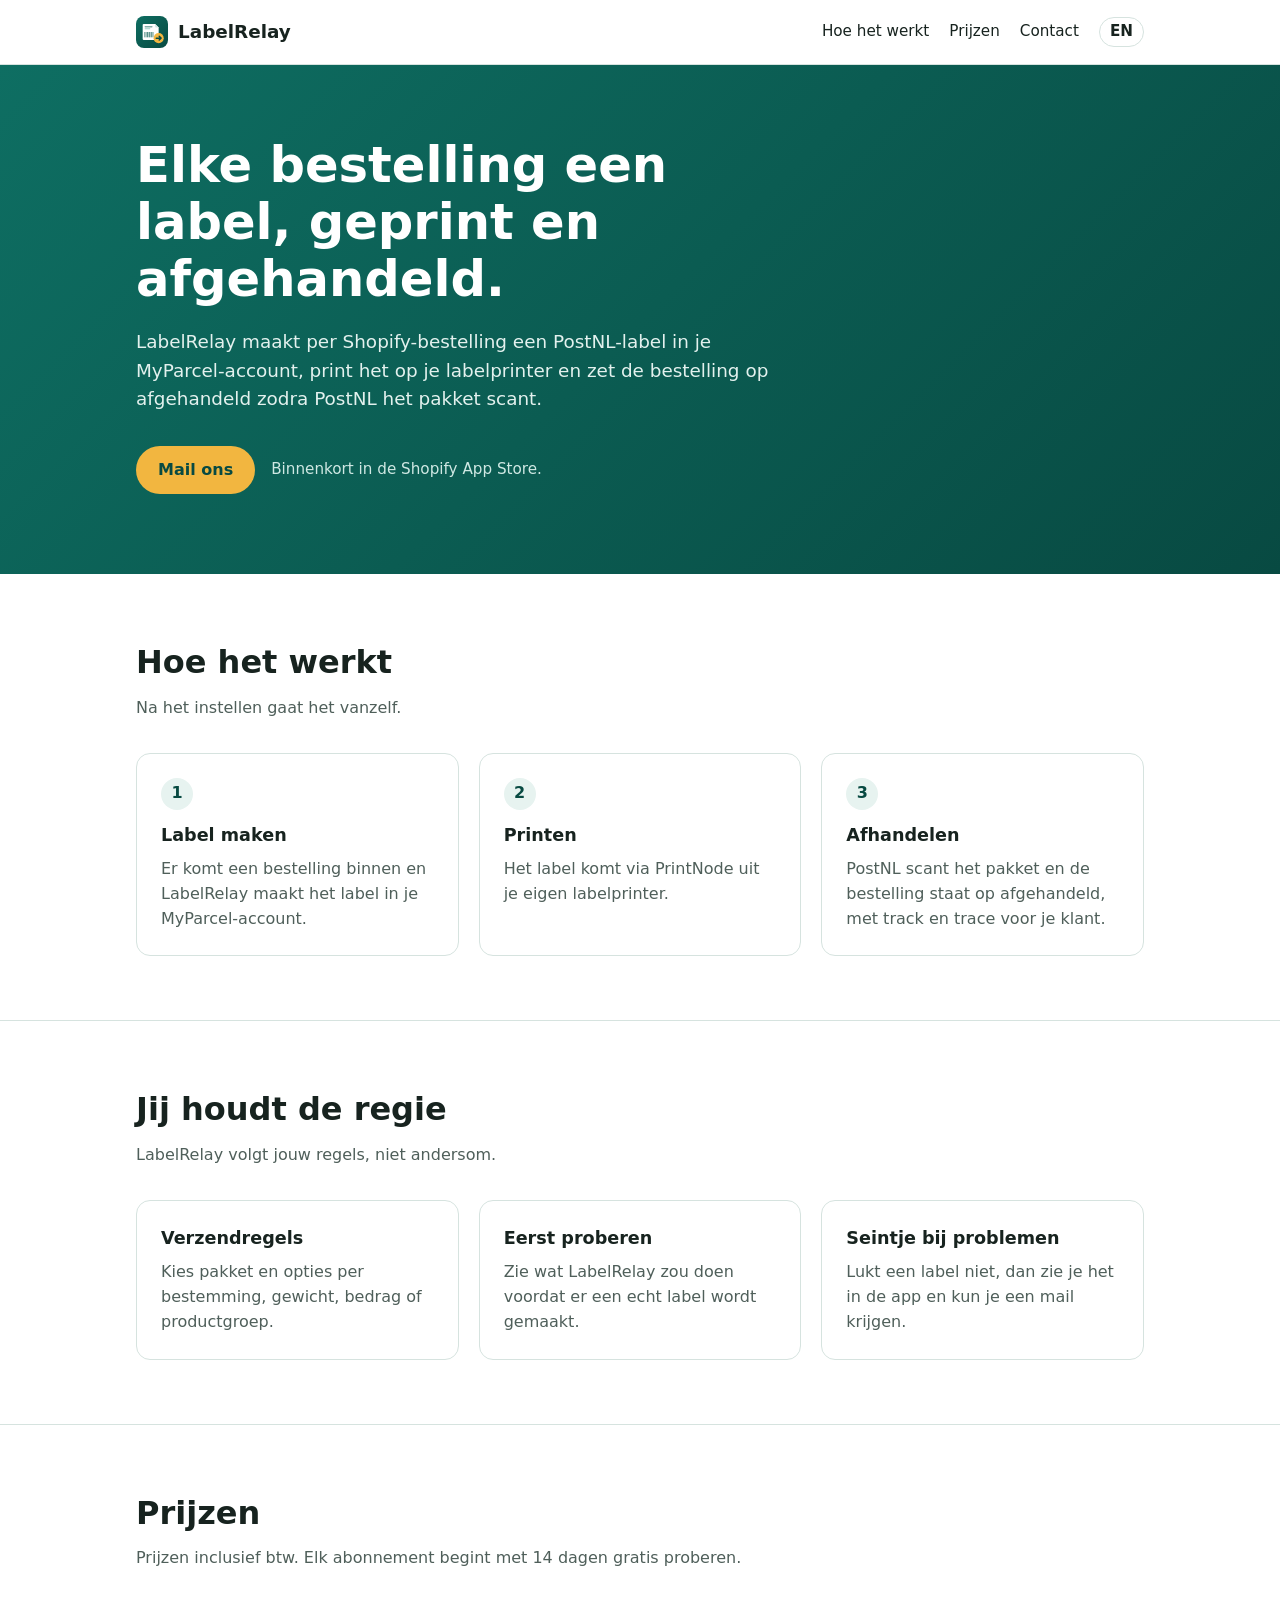
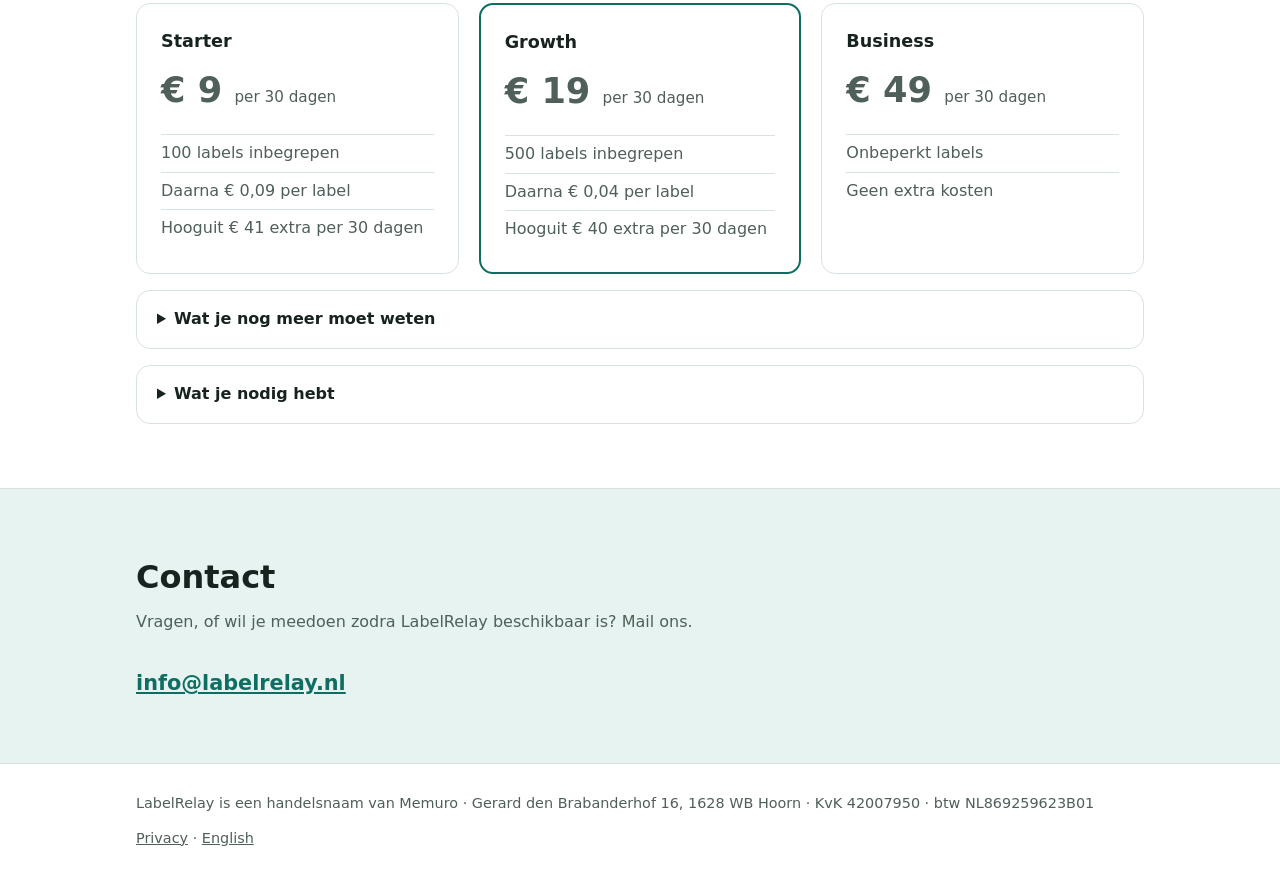
==== index.html @ 86afc908 "First version of the labelrelay.nl website Dutch and English home pages with how it works, pricing a" ====
<!doctype html>
<html lang="nl">
  <head>
    <meta charset="utf-8" />
    <meta name="viewport" content="width=device-width, initial-scale=1" />
    <meta http-equiv="Content-Security-Policy" content="default-src 'self'; script-src 'none'; object-src 'none'; base-uri 'none'; form-action 'none'" />
    <title>LabelRelay: verzendlabels voor je Shopify-winkel</title>
    <meta
      name="description"
      content="LabelRelay maakt per Shopify-bestelling een PostNL-label via MyParcel, print het via PrintNode en zet de bestelling op afgehandeld met track en trace."
    />
    <link rel="icon" href="assets/icon.svg" type="image/svg+xml" />
    <link rel="stylesheet" href="assets/style.css" />
    <link rel="alternate" hreflang="nl" href="https://labelrelay.nl/" />
    <link rel="alternate" hreflang="en" href="https://labelrelay.nl/en/" />
  </head>
  <body>
    <a class="skip" href="#main">Naar de inhoud</a>
    <header class="site-header">
      <div class="wrap">
        <a class="brand" href="./"><img src="assets/icon.svg" alt="" />LabelRelay</a>
        <nav class="site-nav" aria-label="Hoofdmenu">
          <a class="hide-sm" href="#hoe-het-werkt">Hoe het werkt</a>
          <a class="hide-sm" href="#prijzen">Prijzen</a>
          <a href="#contact">Contact</a>
          <a class="lang" href="en/" hreflang="en" lang="en">EN</a>
        </nav>
      </div>
    </header>

    <main id="main">
      <div class="hero">
        <div class="wrap">
          <h1>Elke bestelling een label, geprint en afgehandeld.</h1>
          <p>
            LabelRelay maakt per Shopify-bestelling een PostNL-label in je MyParcel-account, print
            het op je labelprinter en zet de bestelling op afgehandeld zodra PostNL het pakket
            scant.
          </p>
          <div class="actions">
            <a class="button" href="mailto:info@labelrelay.nl">Mail ons</a>
            <span class="note">Binnenkort in de Shopify App Store.</span>
          </div>
        </div>
      </div>

      <section id="hoe-het-werkt">
        <div class="wrap">
          <h2>Hoe het werkt</h2>
          <p class="lead">Na het instellen gaat het vanzelf.</p>
          <div class="grid">
            <div class="card">
              <span class="step-num">1</span>
              <h3>Label maken</h3>
              <p>Er komt een bestelling binnen en LabelRelay maakt het label in je MyParcel-account.</p>
            </div>
            <div class="card">
              <span class="step-num">2</span>
              <h3>Printen</h3>
              <p>Het label komt via PrintNode uit je eigen labelprinter.</p>
            </div>
            <div class="card">
              <span class="step-num">3</span>
              <h3>Afhandelen</h3>
              <p>
                PostNL scant het pakket en de bestelling staat op afgehandeld, met track en trace
                voor je klant.
              </p>
            </div>
          </div>
        </div>
      </section>

      <section>
        <div class="wrap">
          <h2>Jij houdt de regie</h2>
          <p class="lead">LabelRelay volgt jouw regels, niet andersom.</p>
          <div class="grid">
            <div class="card">
              <h3>Verzendregels</h3>
              <p>Kies pakket en opties per bestemming, gewicht, bedrag of productgroep.</p>
            </div>
            <div class="card">
              <h3>Eerst proberen</h3>
              <p>Zie wat LabelRelay zou doen voordat er een echt label wordt gemaakt.</p>
            </div>
            <div class="card">
              <h3>Seintje bij problemen</h3>
              <p>Lukt een label niet, dan zie je het in de app en kun je een mail krijgen.</p>
            </div>
          </div>
        </div>
      </section>

      <section id="prijzen">
        <div class="wrap">
          <h2>Prijzen</h2>
          <p class="lead">Prijzen inclusief btw. Elk abonnement begint met 14 dagen gratis proberen.</p>
          <div class="grid">
            <div class="card plan">
              <h3>Starter</h3>
              <p class="price">€ 9 <small>per 30 dagen</small></p>
              <ul>
                <li>100 labels inbegrepen</li>
                <li>Daarna € 0,09 per label</li>
                <li>Hooguit € 41 extra per 30 dagen</li>
              </ul>
            </div>
            <div class="card plan featured">
              <h3>Growth</h3>
              <p class="price">€ 19 <small>per 30 dagen</small></p>
              <ul>
                <li>500 labels inbegrepen</li>
                <li>Daarna € 0,04 per label</li>
                <li>Hooguit € 40 extra per 30 dagen</li>
              </ul>
            </div>
            <div class="card plan">
              <h3>Business</h3>
              <p class="price">€ 49 <small>per 30 dagen</small></p>
              <ul>
                <li>Onbeperkt labels</li>
                <li>Geen extra kosten</li>
              </ul>
            </div>
          </div>
          <details>
            <summary>Wat je nog meer moet weten</summary>
            <ul>
              <li>Je betaalt via je Shopify-factuur, in euro. Overstappen of opzeggen kan altijd.</li>
              <li>LabelRelay meldt het zodra een ander abonnement voor jou goedkoper is.</li>
              <li>
                De labels betaal je aan MyParcel en het printen aan PrintNode, volgens hun eigen
                voorwaarden.
              </li>
            </ul>
          </details>
          <details>
            <summary>Wat je nodig hebt</summary>
            <ul>
              <li>Een Shopify-winkel die vanuit Nederland verstuurt.</li>
              <li>Een eigen MyParcel.nl-account.</li>
              <li>
                Een eigen PrintNode-account, met de PrintNode-client op de computer waar je
                labelprinter aan hangt.
              </li>
              <li>
                Labels gaan naar Nederland, België en de rest van de EU. Bestellingen die een
                douaneaangifte nodig hebben, zet LabelRelay voor je klaar om zelf af te handelen.
              </li>
            </ul>
          </details>
        </div>
      </section>

      <section id="contact" class="contact">
        <div class="wrap">
          <h2>Contact</h2>
          <p class="lead">Vragen, of wil je meedoen zodra LabelRelay beschikbaar is? Mail ons.</p>
          <a class="mail" href="mailto:info@labelrelay.nl">info@labelrelay.nl</a>
        </div>
      </section>
    </main>

    <footer class="site-footer">
      <div class="wrap">
        <span>LabelRelay is een handelsnaam van Memuro · Gerard den Brabanderhof 16, 1628 WB Hoorn · KvK 42007950 · btw NL869259623B01</span>
        <span><a href="privacy/">Privacy</a> · <a href="en/" hreflang="en" lang="en">English</a></span>
      </div>
    </footer>
  </body>
</html>
---- assets/style.css ----
:root {
  --green: #0e6e62;
  --green-dark: #084a42;
  --green-soft: #e7f3f0;
  --amber: #f2b640;
  --ink: #17231f;
  --muted: #4f5f5a;
  --line: #d6e3df;
  --bg: #ffffff;
  --radius: 14px;
  --max: 1040px;
  font-family:
    system-ui,
    -apple-system,
    'Segoe UI',
    Roboto,
    'Helvetica Neue',
    Arial,
    sans-serif;
  color: var(--ink);
  background: var(--bg);
  line-height: 1.55;
}

* {
  box-sizing: border-box;
}

body {
  margin: 0;
  background: var(--bg);
}

a {
  color: var(--green);
}

a:focus-visible,
summary:focus-visible {
  outline: 3px solid var(--green-dark);
  outline-offset: 2px;
}

.hero a:focus-visible {
  outline-color: #ffffff;
}

.skip {
  position: absolute;
  left: -999px;
}

.skip:focus {
  left: 16px;
  top: 16px;
  background: var(--bg);
  padding: 8px 12px;
  z-index: 10;
}

.wrap {
  max-width: var(--max);
  margin: 0 auto;
  padding: 0 16px;
}

/* Header */
.site-header {
  border-bottom: 1px solid var(--line);
}

.site-header .wrap {
  display: flex;
  align-items: center;
  justify-content: space-between;
  gap: 16px;
  min-height: 64px;
}

.brand {
  display: flex;
  align-items: center;
  gap: 10px;
  font-weight: 700;
  font-size: 1.15rem;
  color: var(--ink);
  text-decoration: none;
}

.brand img {
  width: 32px;
  height: 32px;
  border-radius: 8px;
}

.site-nav {
  display: flex;
  align-items: center;
  gap: 20px;
  font-size: 0.95rem;
}

.site-nav a {
  color: var(--ink);
  text-decoration: none;
}

.site-nav a:hover {
  color: var(--green);
}

.lang {
  border: 1px solid var(--line);
  border-radius: 999px;
  padding: 2px 10px;
  font-weight: 600;
}

/* Hero */
.hero {
  background: linear-gradient(135deg, var(--green) 0%, var(--green-dark) 100%);
  color: #fff;
  padding: 72px 0 80px;
}

.hero h1 {
  font-size: clamp(2rem, 5vw, 3.1rem);
  line-height: 1.15;
  margin: 0 0 20px;
  max-width: 18ch;
}

.hero p {
  font-size: 1.15rem;
  max-width: 56ch;
  margin: 0 0 32px;
  color: #e3f1ee;
}

.actions {
  display: flex;
  flex-wrap: wrap;
  align-items: center;
  gap: 16px;
}

.button {
  display: inline-block;
  background: var(--amber);
  color: var(--green-dark);
  font-weight: 700;
  padding: 12px 22px;
  border-radius: 999px;
  text-decoration: none;
}

.button:hover {
  background: #f6c766;
}

.note {
  font-size: 0.95rem;
  color: #cfe8e3;
}

/* Sections */
section {
  padding: 64px 0;
}

section + section {
  border-top: 1px solid var(--line);
}

h2 {
  font-size: clamp(1.5rem, 3vw, 2rem);
  margin: 0 0 8px;
}

.lead {
  color: var(--muted);
  margin: 0 0 32px;
  max-width: 60ch;
}

.grid {
  display: grid;
  grid-template-columns: repeat(auto-fit, minmax(240px, 1fr));
  gap: 20px;
}

.card {
  border: 1px solid var(--line);
  border-radius: var(--radius);
  padding: 24px;
  background: var(--bg);
}

.card h3 {
  margin: 0 0 8px;
  font-size: 1.1rem;
}

.card p {
  margin: 0;
  color: var(--muted);
}

.step-num {
  display: inline-grid;
  place-items: center;
  width: 32px;
  height: 32px;
  border-radius: 50%;
  background: var(--green-soft);
  color: var(--green-dark);
  font-weight: 700;
  margin-bottom: 12px;
}

/* Pricing */
.plan {
  display: flex;
  flex-direction: column;
}

.plan.featured {
  border: 2px solid var(--green);
}

.price {
  font-size: 2.2rem;
  font-weight: 800;
  margin: 8px 0 0;
  color: var(--ink);
}

.price small {
  font-size: 0.95rem;
  font-weight: 500;
  color: var(--muted);
}

.plan ul {
  list-style: none;
  padding: 0;
  margin: 16px 0 0;
  color: var(--muted);
}

.plan li {
  padding: 6px 0;
  border-top: 1px solid var(--line);
}

.fine {
  margin-top: 24px;
  color: var(--muted);
  font-size: 0.95rem;
}

details {
  border: 1px solid var(--line);
  border-radius: var(--radius);
  padding: 16px 20px;
  margin-top: 16px;
}

summary {
  cursor: pointer;
  font-weight: 600;
}

details ul {
  margin: 12px 0 0;
  padding-left: 20px;
  color: var(--muted);
}

/* Contact */
.contact {
  background: var(--green-soft);
}

.contact a.mail {
  font-size: 1.3rem;
  font-weight: 700;
}

/* Text pages */
.page {
  padding: 48px 0 64px;
}

.page .wrap {
  max-width: 720px;
}

.page h1 {
  font-size: clamp(1.8rem, 4vw, 2.4rem);
  margin: 0 0 8px;
}

.page h2 {
  font-size: 1.25rem;
  margin: 32px 0 8px;
}

.page p,
.page li {
  color: var(--muted);
}

/* Footer */
.site-footer {
  border-top: 1px solid var(--line);
  padding: 28px 0;
  font-size: 0.9rem;
  color: var(--muted);
}

.site-footer .wrap {
  display: flex;
  flex-wrap: wrap;
  justify-content: space-between;
  gap: 12px;
}

.site-footer a {
  color: var(--muted);
}

@media (max-width: 640px) {
  .site-nav .hide-sm {
    display: none;
  }

  .hero {
    padding: 48px 0 56px;
  }

  section {
    padding: 48px 0;
  }
}
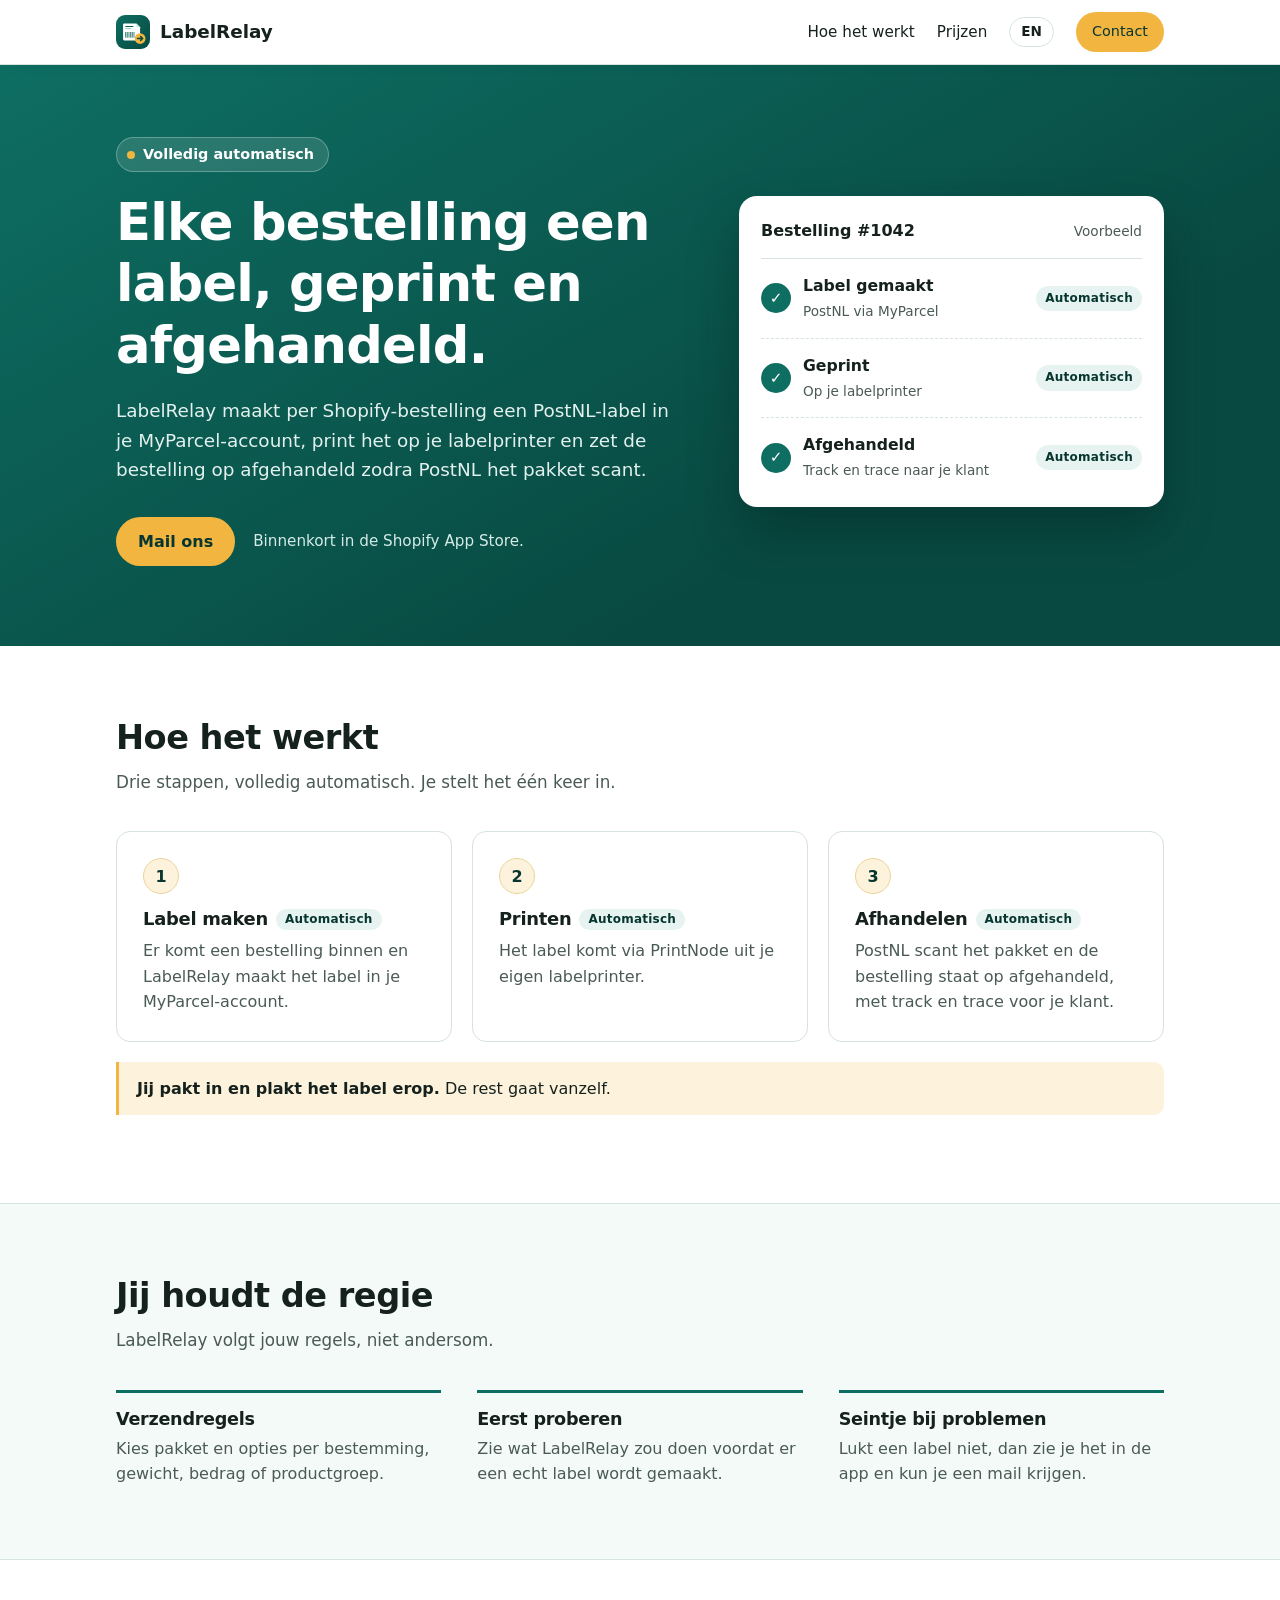
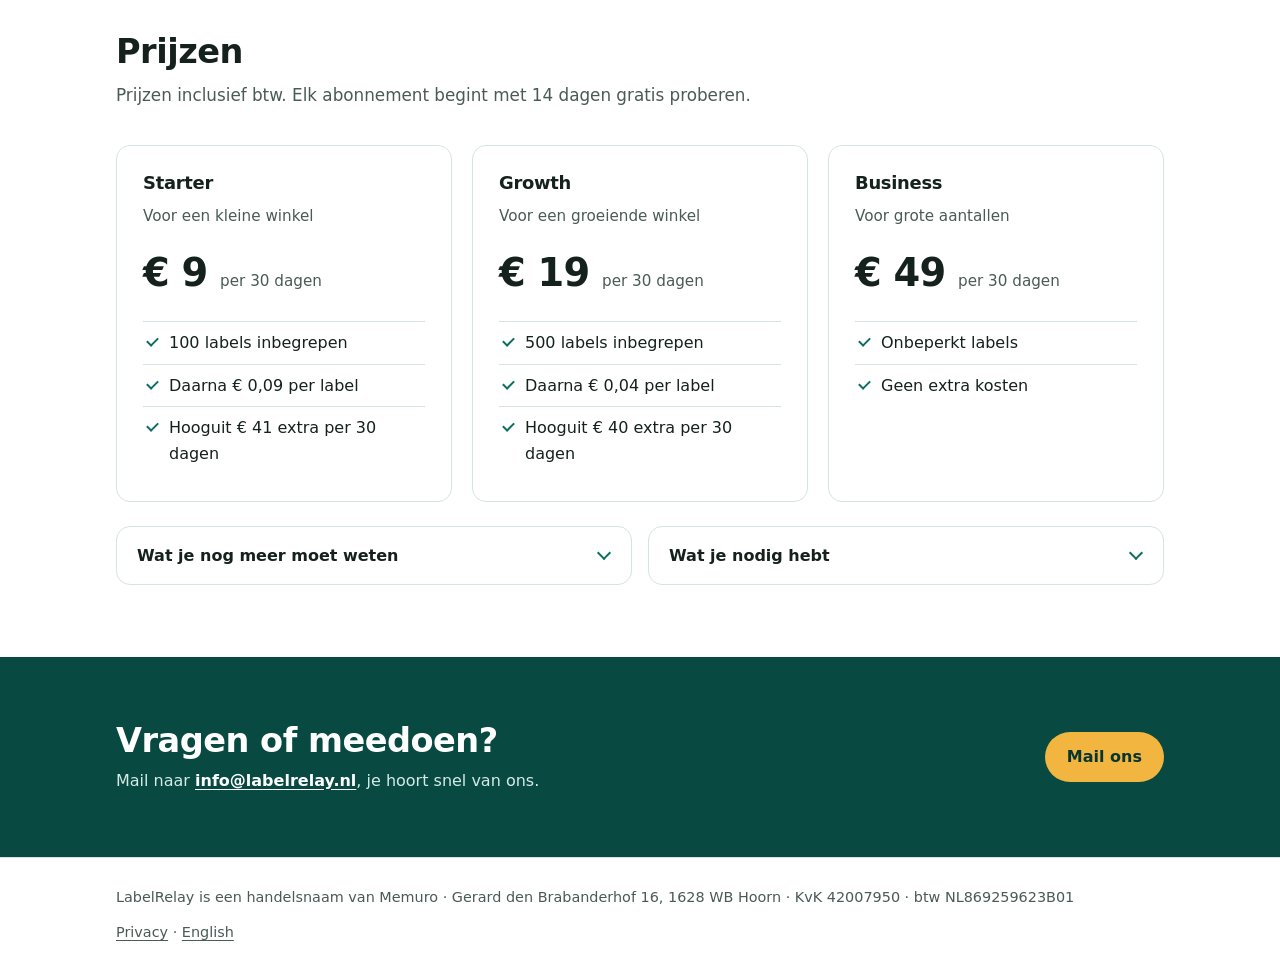
==== commit f1c84480: "Visual pass: sticky header, automatic steps emphasised Sticky header with a contact button on every " ====
--- a/index.html
+++ b/index.html
@@ -9,6 +9,7 @@
       name="description"
       content="LabelRelay maakt per Shopify-bestelling een PostNL-label via MyParcel, print het via PrintNode en zet de bestelling op afgehandeld met track en trace."
     />
+    <meta name="theme-color" content="#0e6e62" />
     <link rel="icon" href="assets/icon.svg" type="image/svg+xml" />
     <link rel="stylesheet" href="assets/style.css" />
     <link rel="alternate" hreflang="nl" href="https://labelrelay.nl/" />
@@ -21,9 +22,9 @@
         <a class="brand" href="./"><img src="assets/icon.svg" alt="" />LabelRelay</a>
         <nav class="site-nav" aria-label="Hoofdmenu">
           <a class="hide-sm" href="#hoe-het-werkt">Hoe het werkt</a>
-          <a class="hide-sm" href="#prijzen">Prijzen</a>
-          <a href="#contact">Contact</a>
+          <a href="#prijzen">Prijzen</a>
           <a class="lang" href="en/" hreflang="en" lang="en">EN</a>
+          <a class="button small" href="#contact">Contact</a>
         </nav>
       </div>
     </header>
@@ -31,15 +32,42 @@
     <main id="main">
       <div class="hero">
         <div class="wrap">
-          <h1>Elke bestelling een label, geprint en afgehandeld.</h1>
-          <p>
-            LabelRelay maakt per Shopify-bestelling een PostNL-label in je MyParcel-account, print
-            het op je labelprinter en zet de bestelling op afgehandeld zodra PostNL het pakket
-            scant.
-          </p>
-          <div class="actions">
-            <a class="button" href="mailto:info@labelrelay.nl">Mail ons</a>
-            <span class="note">Binnenkort in de Shopify App Store.</span>
+          <div>
+            <span class="eyebrow">Volledig automatisch</span>
+            <h1>Elke bestelling een label, geprint en afgehandeld.</h1>
+            <p>
+              LabelRelay maakt per Shopify-bestelling een PostNL-label in je MyParcel-account, print
+              het op je labelprinter en zet de bestelling op afgehandeld zodra PostNL het pakket
+              scant.
+            </p>
+            <div class="actions">
+              <a class="button" href="mailto:info@labelrelay.nl">Mail ons</a>
+              <span class="note">Binnenkort in de Shopify App Store.</span>
+            </div>
+          </div>
+          <div
+            class="flow"
+            role="img"
+            aria-label="Voorbeeld: een bestelling waarvoor het label is gemaakt, geprint en afgehandeld."
+          >
+            <div class="flow-head">Bestelling #1042 <span>Voorbeeld</span></div>
+            <ol>
+              <li>
+                <span class="check" aria-hidden="true">✓</span>
+                <div><strong>Label gemaakt</strong><small>PostNL via MyParcel</small></div>
+                <span class="auto">Automatisch</span>
+              </li>
+              <li>
+                <span class="check" aria-hidden="true">✓</span>
+                <div><strong>Geprint</strong><small>Op je labelprinter</small></div>
+                <span class="auto">Automatisch</span>
+              </li>
+              <li>
+                <span class="check" aria-hidden="true">✓</span>
+                <div><strong>Afgehandeld</strong><small>Track en trace naar je klant</small></div>
+                <span class="auto">Automatisch</span>
+              </li>
+            </ol>
           </div>
         </div>
       </div>
@@ -47,44 +75,45 @@
       <section id="hoe-het-werkt">
         <div class="wrap">
           <h2>Hoe het werkt</h2>
-          <p class="lead">Na het instellen gaat het vanzelf.</p>
+          <p class="lead">Drie stappen, volledig automatisch. Je stelt het één keer in.</p>
           <div class="grid">
             <div class="card">
               <span class="step-num">1</span>
-              <h3>Label maken</h3>
+              <h3>Label maken<span class="auto">Automatisch</span></h3>
               <p>Er komt een bestelling binnen en LabelRelay maakt het label in je MyParcel-account.</p>
             </div>
             <div class="card">
               <span class="step-num">2</span>
-              <h3>Printen</h3>
+              <h3>Printen<span class="auto">Automatisch</span></h3>
               <p>Het label komt via PrintNode uit je eigen labelprinter.</p>
             </div>
             <div class="card">
               <span class="step-num">3</span>
-              <h3>Afhandelen</h3>
+              <h3>Afhandelen<span class="auto">Automatisch</span></h3>
               <p>
                 PostNL scant het pakket en de bestelling staat op afgehandeld, met track en trace
                 voor je klant.
               </p>
             </div>
           </div>
+          <p class="manual"><strong>Jij pakt in en plakt het label erop.</strong> De rest gaat vanzelf.</p>
         </div>
       </section>
 
-      <section>
+      <section class="tint">
         <div class="wrap">
           <h2>Jij houdt de regie</h2>
           <p class="lead">LabelRelay volgt jouw regels, niet andersom.</p>
-          <div class="grid">
-            <div class="card">
+          <div class="features">
+            <div>
               <h3>Verzendregels</h3>
               <p>Kies pakket en opties per bestemming, gewicht, bedrag of productgroep.</p>
             </div>
-            <div class="card">
+            <div>
               <h3>Eerst proberen</h3>
               <p>Zie wat LabelRelay zou doen voordat er een echt label wordt gemaakt.</p>
             </div>
-            <div class="card">
+            <div>
               <h3>Seintje bij problemen</h3>
               <p>Lukt een label niet, dan zie je het in de app en kun je een mail krijgen.</p>
             </div>
@@ -99,6 +128,7 @@
           <div class="grid">
             <div class="card plan">
               <h3>Starter</h3>
+              <p class="for">Voor een kleine winkel</p>
               <p class="price">€ 9 <small>per 30 dagen</small></p>
               <ul>
                 <li>100 labels inbegrepen</li>
@@ -106,8 +136,9 @@
                 <li>Hooguit € 41 extra per 30 dagen</li>
               </ul>
             </div>
-            <div class="card plan featured">
+            <div class="card plan">
               <h3>Growth</h3>
+              <p class="for">Voor een groeiende winkel</p>
               <p class="price">€ 19 <small>per 30 dagen</small></p>
               <ul>
                 <li>500 labels inbegrepen</li>
@@ -117,6 +148,7 @@
             </div>
             <div class="card plan">
               <h3>Business</h3>
+              <p class="for">Voor grote aantallen</p>
               <p class="price">€ 49 <small>per 30 dagen</small></p>
               <ul>
                 <li>Onbeperkt labels</li>
@@ -124,42 +156,49 @@
               </ul>
             </div>
           </div>
-          <details>
-            <summary>Wat je nog meer moet weten</summary>
-            <ul>
-              <li>Je betaalt via je Shopify-factuur, in euro. Overstappen of opzeggen kan altijd.</li>
-              <li>LabelRelay meldt het zodra een ander abonnement voor jou goedkoper is.</li>
-              <li>
-                De labels betaal je aan MyParcel en het printen aan PrintNode, volgens hun eigen
-                voorwaarden.
-              </li>
-            </ul>
-          </details>
-          <details>
-            <summary>Wat je nodig hebt</summary>
-            <ul>
-              <li>Een Shopify-winkel die vanuit Nederland verstuurt.</li>
-              <li>Een eigen MyParcel.nl-account.</li>
-              <li>
-                Een eigen PrintNode-account, met de PrintNode-client op de computer waar je
-                labelprinter aan hangt.
-              </li>
-              <li>
-                Labels gaan naar Nederland, België en de rest van de EU. Bestellingen die een
-                douaneaangifte nodig hebben, zet LabelRelay voor je klaar om zelf af te handelen.
-              </li>
-            </ul>
-          </details>
+          <div class="more">
+            <details>
+              <summary>Wat je nog meer moet weten</summary>
+              <ul>
+                <li>Je betaalt via je Shopify-factuur, in euro. Overstappen of opzeggen kan altijd.</li>
+                <li>LabelRelay meldt het zodra een ander abonnement voor jou goedkoper is.</li>
+                <li>
+                  De labels betaal je aan MyParcel en het printen aan PrintNode, volgens hun eigen
+                  voorwaarden.
+                </li>
+              </ul>
+            </details>
+            <details>
+              <summary>Wat je nodig hebt</summary>
+              <ul>
+                <li>Een Shopify-winkel die vanuit Nederland verstuurt.</li>
+                <li>Een eigen MyParcel.nl-account.</li>
+                <li>
+                  Een eigen PrintNode-account, met de PrintNode-client op de computer waar je
+                  labelprinter aan hangt.
+                </li>
+                <li>
+                  Labels gaan naar Nederland, België en de rest van de EU. Bestellingen die een
+                  douaneaangifte nodig hebben, zet LabelRelay voor je klaar om zelf af te handelen.
+                </li>
+              </ul>
+            </details>
+          </div>
         </div>
       </section>
 
-      <section id="contact" class="contact">
-        <div class="wrap">
-          <h2>Contact</h2>
-          <p class="lead">Vragen, of wil je meedoen zodra LabelRelay beschikbaar is? Mail ons.</p>
-          <a class="mail" href="mailto:info@labelrelay.nl">info@labelrelay.nl</a>
-        </div>
-      </section>
+      <div id="contact" class="cta-band">
+        <div class="wrap">
+          <div>
+            <h2>Vragen of meedoen?</h2>
+            <p>
+              Mail naar <a class="mail" href="mailto:info@labelrelay.nl">info@labelrelay.nl</a>, je
+              hoort snel van ons.
+            </p>
+          </div>
+          <a class="button" href="mailto:info@labelrelay.nl">Mail ons</a>
+        </div>
+      </div>
     </main>
 
     <footer class="site-footer">
--- a/assets/style.css
+++ b/assets/style.css
@@ -1,14 +1,19 @@
 :root {
   --green: #0e6e62;
   --green-dark: #084a42;
+  --green-ink: #06362f;
   --green-soft: #e7f3f0;
+  --green-tint: #f4faf8;
   --amber: #f2b640;
-  --ink: #17231f;
-  --muted: #4f5f5a;
+  --amber-hover: #f6c766;
+  --amber-soft: #fdf3dc;
+  --ink: #15211d;
+  --muted: #4a5a55;
   --line: #d6e3df;
   --bg: #ffffff;
   --radius: 14px;
-  --max: 1040px;
+  --max: 1080px;
+  --header-h: 64px;
   font-family:
     system-ui,
     -apple-system,
@@ -19,11 +24,22 @@
     sans-serif;
   color: var(--ink);
   background: var(--bg);
-  line-height: 1.55;
+  line-height: 1.6;
+  -webkit-text-size-adjust: 100%;
 }
 
 * {
   box-sizing: border-box;
+}
+
+html {
+  scroll-padding-top: calc(var(--header-h) + 16px);
+}
+
+@media (prefers-reduced-motion: no-preference) {
+  html {
+    scroll-behavior: smooth;
+  }
 }
 
 body {
@@ -31,17 +47,31 @@
   background: var(--bg);
 }
 
+h1,
+h2,
+h3 {
+  letter-spacing: -0.015em;
+  line-height: 1.2;
+}
+
 a {
   color: var(--green);
+  text-underline-offset: 3px;
+}
+
+a:hover {
+  color: var(--green-dark);
 }
 
 a:focus-visible,
 summary:focus-visible {
   outline: 3px solid var(--green-dark);
-  outline-offset: 2px;
-}
-
-.hero a:focus-visible {
+  outline-offset: 3px;
+  border-radius: 6px;
+}
+
+.hero a:focus-visible,
+.cta-band a:focus-visible {
   outline-color: #ffffff;
 }
 
@@ -52,10 +82,10 @@
 
 .skip:focus {
   left: 16px;
-  top: 16px;
+  top: 12px;
   background: var(--bg);
   padding: 8px 12px;
-  z-index: 10;
+  z-index: 20;
 }
 
 .wrap {
@@ -64,9 +94,16 @@
   padding: 0 16px;
 }
 
-/* Header */
+/* Header: stays on top while scrolling */
 .site-header {
+  position: sticky;
+  top: 0;
+  z-index: 10;
+  background: rgba(255, 255, 255, 0.94);
+  backdrop-filter: saturate(1.4) blur(10px);
+  -webkit-backdrop-filter: saturate(1.4) blur(10px);
   border-bottom: 1px solid var(--line);
+  box-shadow: 0 1px 12px rgba(6, 54, 47, 0.06);
 }
 
 .site-header .wrap {
@@ -74,112 +111,248 @@
   align-items: center;
   justify-content: space-between;
   gap: 16px;
-  min-height: 64px;
+  min-height: var(--header-h);
 }
 
 .brand {
   display: flex;
   align-items: center;
   gap: 10px;
-  font-weight: 700;
+  font-weight: 750;
   font-size: 1.15rem;
   color: var(--ink);
   text-decoration: none;
 }
 
 .brand img {
-  width: 32px;
-  height: 32px;
-  border-radius: 8px;
+  width: 34px;
+  height: 34px;
+  border-radius: 9px;
 }
 
 .site-nav {
   display: flex;
   align-items: center;
-  gap: 20px;
+  gap: 22px;
   font-size: 0.95rem;
 }
 
 .site-nav a {
   color: var(--ink);
   text-decoration: none;
+  font-weight: 500;
 }
 
 .site-nav a:hover {
   color: var(--green);
 }
 
-.lang {
+.site-nav .lang {
   border: 1px solid var(--line);
   border-radius: 999px;
-  padding: 2px 10px;
-  font-weight: 600;
-}
-
-/* Hero */
-.hero {
-  background: linear-gradient(135deg, var(--green) 0%, var(--green-dark) 100%);
-  color: #fff;
-  padding: 72px 0 80px;
-}
-
-.hero h1 {
-  font-size: clamp(2rem, 5vw, 3.1rem);
-  line-height: 1.15;
-  margin: 0 0 20px;
-  max-width: 18ch;
-}
-
-.hero p {
-  font-size: 1.15rem;
-  max-width: 56ch;
-  margin: 0 0 32px;
-  color: #e3f1ee;
-}
-
-.actions {
-  display: flex;
-  flex-wrap: wrap;
-  align-items: center;
-  gap: 16px;
-}
-
+  padding: 3px 11px;
+  font-weight: 650;
+  font-size: 0.85rem;
+}
+
+.site-nav .button {
+  color: var(--green-ink);
+}
+
+/* Buttons */
 .button {
   display: inline-block;
   background: var(--amber);
-  color: var(--green-dark);
+  color: var(--green-ink);
   font-weight: 700;
   padding: 12px 22px;
   border-radius: 999px;
   text-decoration: none;
+  transition: background-color 0.15s ease;
 }
 
 .button:hover {
-  background: #f6c766;
+  background: var(--amber-hover);
+  color: var(--green-ink);
+}
+
+.button.small {
+  padding: 8px 16px;
+  font-size: 0.9rem;
+}
+
+/* Hero */
+.hero {
+  background: linear-gradient(150deg, var(--green) 0%, var(--green-dark) 70%);
+  color: #ffffff;
+  padding: 72px 0 80px;
+}
+
+.hero .wrap {
+  display: grid;
+  grid-template-columns: 1.15fr 0.85fr;
+  gap: 48px;
+  align-items: center;
+}
+
+.eyebrow {
+  display: inline-flex;
+  align-items: center;
+  gap: 8px;
+  background: rgba(255, 255, 255, 0.12);
+  border: 1px solid rgba(255, 255, 255, 0.28);
+  color: #ffffff;
+  font-weight: 650;
+  font-size: 0.9rem;
+  padding: 5px 14px 5px 10px;
+  border-radius: 999px;
+  margin: 0 0 20px;
+}
+
+.eyebrow::before {
+  content: '';
+  width: 8px;
+  height: 8px;
+  border-radius: 50%;
+  background: var(--amber);
+}
+
+.hero h1 {
+  font-size: clamp(2.1rem, 5vw, 3.2rem);
+  margin: 0 0 20px;
+  max-width: 17ch;
+}
+
+.hero p {
+  font-size: 1.15rem;
+  max-width: 52ch;
+  margin: 0 0 32px;
+  color: #e3f1ee;
+}
+
+.actions {
+  display: flex;
+  flex-wrap: wrap;
+  align-items: center;
+  gap: 12px 18px;
 }
 
 .note {
   font-size: 0.95rem;
-  color: #cfe8e3;
+  color: #d4ebe6;
+}
+
+/* Hero example: one order passing the three steps */
+.flow {
+  background: #ffffff;
+  color: var(--ink);
+  border-radius: 18px;
+  padding: 22px 22px 10px;
+  box-shadow: 0 24px 48px rgba(2, 30, 26, 0.35);
+}
+
+.flow-head {
+  display: flex;
+  justify-content: space-between;
+  align-items: baseline;
+  gap: 12px;
+  padding-bottom: 14px;
+  border-bottom: 1px solid var(--line);
+  font-weight: 700;
+}
+
+.flow-head span {
+  font-weight: 500;
+  font-size: 0.85rem;
+  color: var(--muted);
+}
+
+.flow ol {
+  list-style: none;
+  margin: 0;
+  padding: 0;
+}
+
+.flow li {
+  display: grid;
+  grid-template-columns: 30px 1fr auto;
+  gap: 12px;
+  align-items: center;
+  padding: 14px 0;
+}
+
+.flow li + li {
+  border-top: 1px dashed var(--line);
+}
+
+.flow .check {
+  display: grid;
+  place-items: center;
+  width: 30px;
+  height: 30px;
+  border-radius: 50%;
+  background: var(--green);
+  color: #ffffff;
+  font-size: 0.95rem;
+  font-weight: 700;
+}
+
+.flow strong {
+  display: block;
+  font-size: 0.98rem;
+}
+
+.flow small {
+  color: var(--muted);
+  font-size: 0.85rem;
+}
+
+.auto {
+  display: inline-block;
+  background: var(--green-soft);
+  color: var(--green-ink);
+  font-size: 0.75rem;
+  font-weight: 700;
+  letter-spacing: 0.02em;
+  padding: 3px 9px;
+  border-radius: 999px;
+  white-space: nowrap;
+}
+
+.card .auto {
+  margin-left: 8px;
+  vertical-align: 2px;
+}
+
+.manual {
+  margin-top: 20px;
+  padding: 14px 18px;
+  border-left: 3px solid var(--amber);
+  background: var(--amber-soft);
+  border-radius: 0 10px 10px 0;
+  color: var(--ink);
 }
 
 /* Sections */
 section {
-  padding: 64px 0;
-}
-
-section + section {
+  padding: 72px 0;
+}
+
+section.tint {
+  background: var(--green-tint);
   border-top: 1px solid var(--line);
+  border-bottom: 1px solid var(--line);
 }
 
 h2 {
-  font-size: clamp(1.5rem, 3vw, 2rem);
-  margin: 0 0 8px;
+  font-size: clamp(1.6rem, 3vw, 2.1rem);
+  margin: 0 0 10px;
 }
 
 .lead {
   color: var(--muted);
-  margin: 0 0 32px;
+  font-size: 1.05rem;
+  margin: 0 0 36px;
   max-width: 60ch;
 }
 
@@ -192,13 +365,13 @@
 .card {
   border: 1px solid var(--line);
   border-radius: var(--radius);
-  padding: 24px;
+  padding: 26px;
   background: var(--bg);
 }
 
 .card h3 {
   margin: 0 0 8px;
-  font-size: 1.1rem;
+  font-size: 1.12rem;
 }
 
 .card p {
@@ -209,13 +382,36 @@
 .step-num {
   display: inline-grid;
   place-items: center;
-  width: 32px;
-  height: 32px;
+  width: 36px;
+  height: 36px;
   border-radius: 50%;
-  background: var(--green-soft);
-  color: var(--green-dark);
-  font-weight: 700;
-  margin-bottom: 12px;
+  background: var(--amber-soft);
+  color: var(--green-ink);
+  border: 1px solid #ecd49a;
+  font-weight: 750;
+  margin-bottom: 14px;
+}
+
+/* Features: a plain three-column list, not cards */
+.features {
+  display: grid;
+  grid-template-columns: repeat(auto-fit, minmax(240px, 1fr));
+  gap: 28px 36px;
+}
+
+.features div {
+  border-top: 3px solid var(--green);
+  padding-top: 16px;
+}
+
+.features h3 {
+  margin: 0 0 6px;
+  font-size: 1.1rem;
+}
+
+.features p {
+  margin: 0;
+  color: var(--muted);
 }
 
 /* Pricing */
@@ -224,72 +420,145 @@
   flex-direction: column;
 }
 
-.plan.featured {
-  border: 2px solid var(--green);
-}
-
-.price {
-  font-size: 2.2rem;
+.plan .for {
+  margin: 2px 0 0;
+  font-size: 0.95rem;
+}
+
+.plan .price {
+  font-size: 2.4rem;
   font-weight: 800;
-  margin: 8px 0 0;
+  letter-spacing: -0.02em;
+  margin: 14px 0 0;
   color: var(--ink);
 }
 
 .price small {
   font-size: 0.95rem;
   font-weight: 500;
+  letter-spacing: 0;
   color: var(--muted);
 }
 
 .plan ul {
   list-style: none;
   padding: 0;
-  margin: 16px 0 0;
-  color: var(--muted);
+  margin: 18px 0 0;
 }
 
 .plan li {
-  padding: 6px 0;
+  position: relative;
+  padding: 8px 0 8px 26px;
   border-top: 1px solid var(--line);
-}
-
-.fine {
+  color: var(--ink);
+}
+
+.plan li::before {
+  content: '';
+  position: absolute;
+  left: 4px;
+  top: 15px;
+  width: 9px;
+  height: 5px;
+  border-left: 2px solid var(--green);
+  border-bottom: 2px solid var(--green);
+  transform: rotate(-45deg);
+}
+
+/* Disclosures */
+.more {
+  display: grid;
+  grid-template-columns: repeat(auto-fit, minmax(300px, 1fr));
+  gap: 16px;
   margin-top: 24px;
-  color: var(--muted);
-  font-size: 0.95rem;
+  align-items: start;
 }
 
 details {
   border: 1px solid var(--line);
   border-radius: var(--radius);
-  padding: 16px 20px;
-  margin-top: 16px;
+  background: var(--bg);
 }
 
 summary {
   cursor: pointer;
-  font-weight: 600;
+  font-weight: 650;
+  padding: 16px 48px 16px 20px;
+  position: relative;
+  list-style: none;
+}
+
+summary::-webkit-details-marker {
+  display: none;
+}
+
+summary::after {
+  content: '';
+  position: absolute;
+  right: 22px;
+  top: 50%;
+  width: 8px;
+  height: 8px;
+  border-right: 2px solid var(--green);
+  border-bottom: 2px solid var(--green);
+  transform: translateY(-70%) rotate(45deg);
+  transition: transform 0.15s ease;
+}
+
+details[open] summary::after {
+  transform: translateY(-30%) rotate(225deg);
+}
+
+summary:hover {
+  color: var(--green);
 }
 
 details ul {
-  margin: 12px 0 0;
-  padding-left: 20px;
-  color: var(--muted);
-}
-
-/* Contact */
-.contact {
-  background: var(--green-soft);
-}
-
-.contact a.mail {
-  font-size: 1.3rem;
-  font-weight: 700;
+  margin: 0;
+  padding: 0 20px 18px 40px;
+  color: var(--muted);
+}
+
+details li + li {
+  margin-top: 6px;
+}
+
+/* Contact band */
+.cta-band {
+  background: var(--green-dark);
+  color: #ffffff;
+  padding: 64px 0;
+}
+
+.cta-band .wrap {
+  display: flex;
+  flex-wrap: wrap;
+  align-items: center;
+  justify-content: space-between;
+  gap: 24px;
+}
+
+.cta-band h2 {
+  margin: 0 0 6px;
+}
+
+.cta-band p {
+  margin: 0;
+  color: #d4ebe6;
+}
+
+.cta-band .mail {
+  color: #ffffff;
+  font-weight: 650;
+}
+
+.cta-band .mail:hover {
+  color: var(--amber-hover);
 }
 
 /* Text pages */
 .page {
-  padding: 48px 0 64px;
+  padding: 56px 0 72px;
 }
 
 .page .wrap {
@@ -297,13 +566,13 @@
 }
 
 .page h1 {
-  font-size: clamp(1.8rem, 4vw, 2.4rem);
+  font-size: clamp(1.9rem, 4vw, 2.5rem);
   margin: 0 0 8px;
 }
 
 .page h2 {
   font-size: 1.25rem;
-  margin: 32px 0 8px;
+  margin: 36px 0 8px;
 }
 
 .page p,
@@ -314,7 +583,7 @@
 /* Footer */
 .site-footer {
   border-top: 1px solid var(--line);
-  padding: 28px 0;
+  padding: 28px 0 36px;
   font-size: 0.9rem;
   color: var(--muted);
 }
@@ -323,23 +592,59 @@
   display: flex;
   flex-wrap: wrap;
   justify-content: space-between;
-  gap: 12px;
+  gap: 12px 24px;
 }
 
 .site-footer a {
   color: var(--muted);
 }
 
+.site-footer a:hover {
+  color: var(--green);
+}
+
+@media (max-width: 860px) {
+  .hero .wrap {
+    grid-template-columns: 1fr;
+    gap: 40px;
+  }
+
+  .flow {
+    max-width: 440px;
+  }
+}
+
 @media (max-width: 640px) {
+  :root {
+    --header-h: 58px;
+  }
+
+  .site-nav {
+    gap: 14px;
+  }
+
   .site-nav .hide-sm {
     display: none;
   }
 
+  .brand {
+    font-size: 1.05rem;
+  }
+
+  .brand img {
+    width: 30px;
+    height: 30px;
+  }
+
   .hero {
-    padding: 48px 0 56px;
+    padding: 44px 0 56px;
   }
 
   section {
+    padding: 52px 0;
+  }
+
+  .cta-band {
     padding: 48px 0;
   }
 }
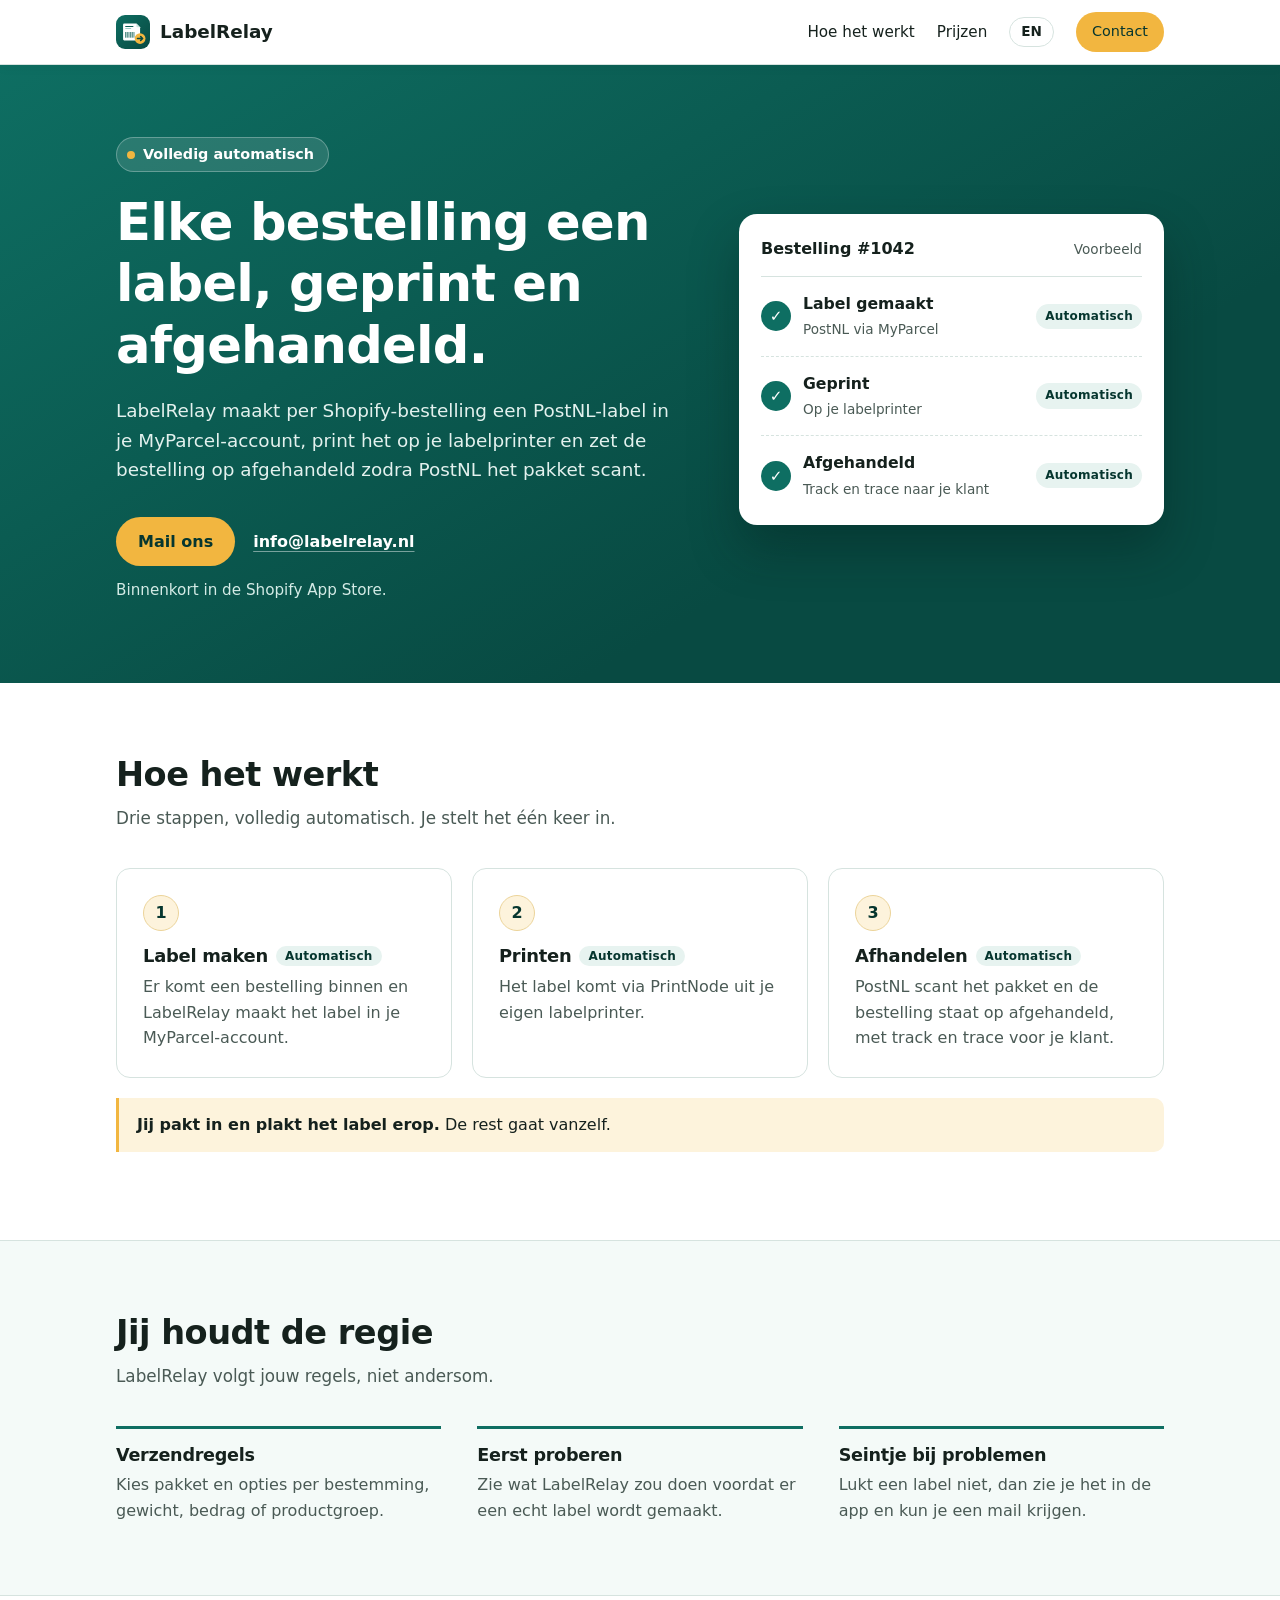
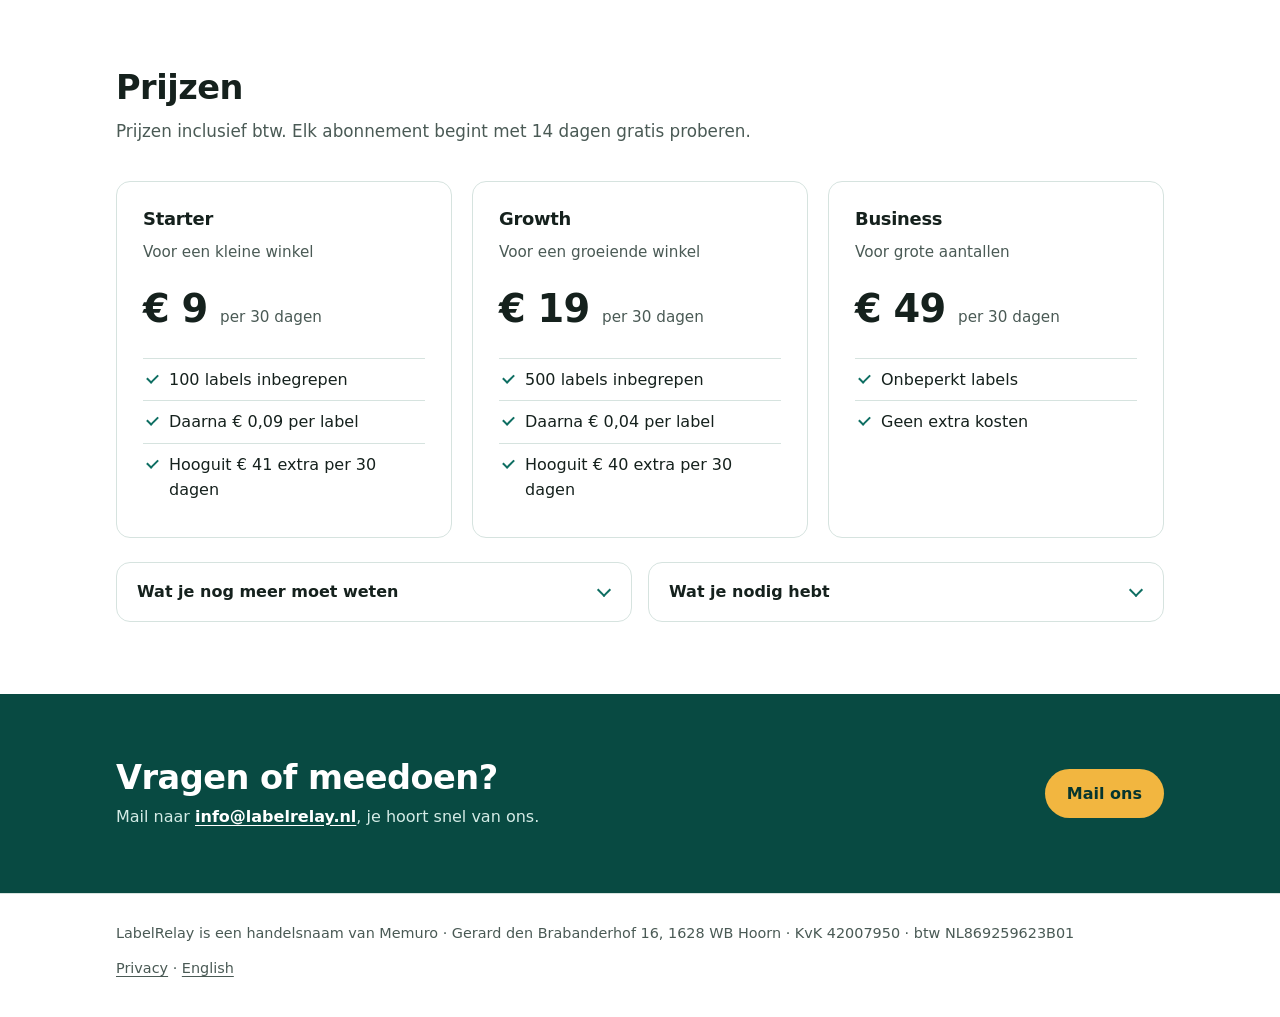
==== commit 28e9dd89: "Show the support address next to the hero mail button Co-Authored-By: Claude <noreply@anthropic.com>" ====
--- a/index.html
+++ b/index.html
@@ -11,7 +11,7 @@
     />
     <meta name="theme-color" content="#0e6e62" />
     <link rel="icon" href="assets/icon.svg" type="image/svg+xml" />
-    <link rel="stylesheet" href="assets/style.css" />
+    <link rel="stylesheet" href="assets/style.css?v=3" />
     <link rel="alternate" hreflang="nl" href="https://labelrelay.nl/" />
     <link rel="alternate" hreflang="en" href="https://labelrelay.nl/en/" />
   </head>
@@ -42,6 +42,7 @@
             </p>
             <div class="actions">
               <a class="button" href="mailto:info@labelrelay.nl">Mail ons</a>
+              <a class="hero-mail" href="mailto:info@labelrelay.nl">info@labelrelay.nl</a>
               <span class="note">Binnenkort in de Shopify App Store.</span>
             </div>
           </div>
@@ -72,9 +73,9 @@
         </div>
       </div>
 
-      <section id="hoe-het-werkt">
-        <div class="wrap">
-          <h2>Hoe het werkt</h2>
+      <section>
+        <div class="wrap">
+          <h2 id="hoe-het-werkt">Hoe het werkt</h2>
           <p class="lead">Drie stappen, volledig automatisch. Je stelt het één keer in.</p>
           <div class="grid">
             <div class="card">
@@ -121,9 +122,9 @@
         </div>
       </section>
 
-      <section id="prijzen">
-        <div class="wrap">
-          <h2>Prijzen</h2>
+      <section>
+        <div class="wrap">
+          <h2 id="prijzen">Prijzen</h2>
           <p class="lead">Prijzen inclusief btw. Elk abonnement begint met 14 dagen gratis proberen.</p>
           <div class="grid">
             <div class="card plan">
--- a/assets/style.css
+++ b/assets/style.css
@@ -33,7 +33,12 @@
 }
 
 html {
-  scroll-padding-top: calc(var(--header-h) + 16px);
+  scroll-padding-top: var(--header-h);
+}
+
+/* Jump targets: the heading lands just below the sticky header */
+h2[id] {
+  scroll-margin-top: 28px;
 }
 
 @media (prefers-reduced-motion: no-preference) {
@@ -237,7 +242,22 @@
   gap: 12px 18px;
 }
 
+.hero-mail {
+  color: #ffffff;
+  font-weight: 650;
+  text-decoration: underline;
+  text-decoration-color: rgba(255, 255, 255, 0.45);
+  text-underline-offset: 4px;
+  overflow-wrap: anywhere;
+}
+
+.hero-mail:hover {
+  color: #ffffff;
+  text-decoration-color: var(--amber);
+}
+
 .note {
+  flex-basis: 100%;
   font-size: 0.95rem;
   color: #d4ebe6;
 }
